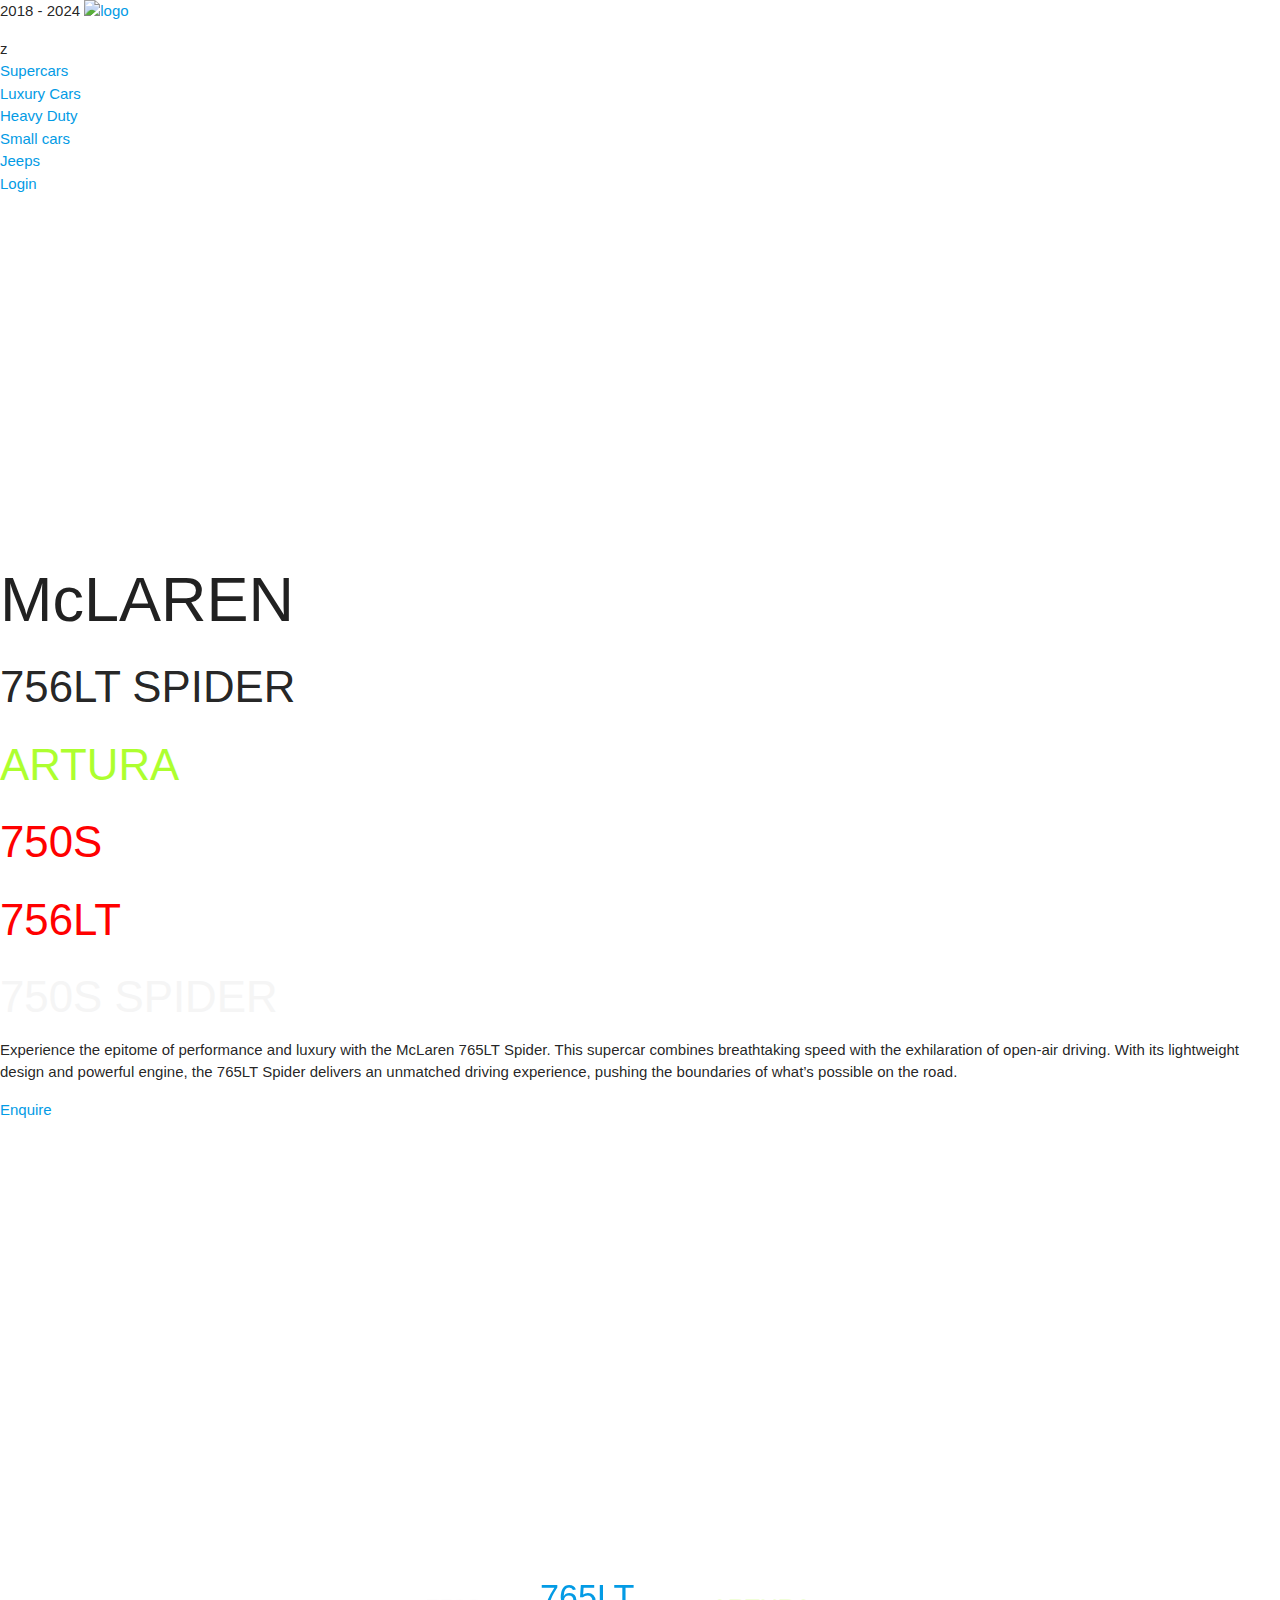
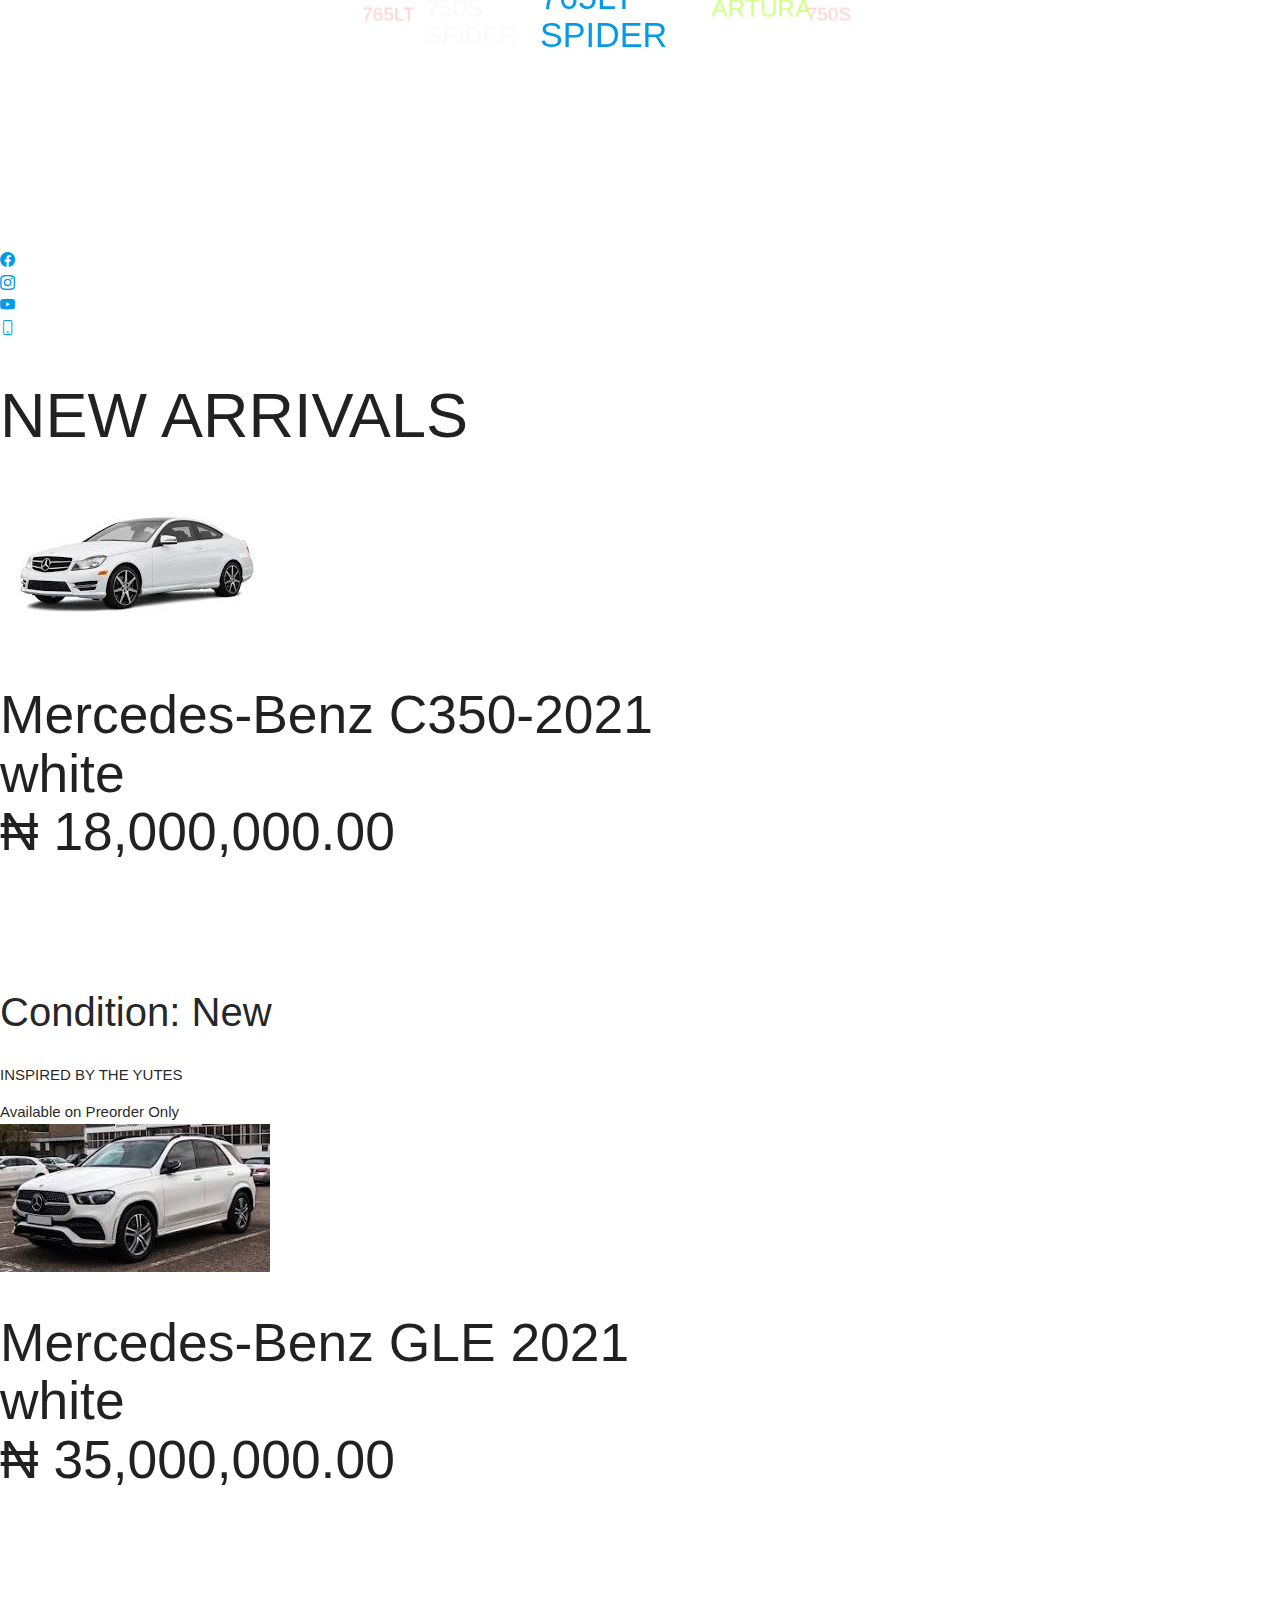
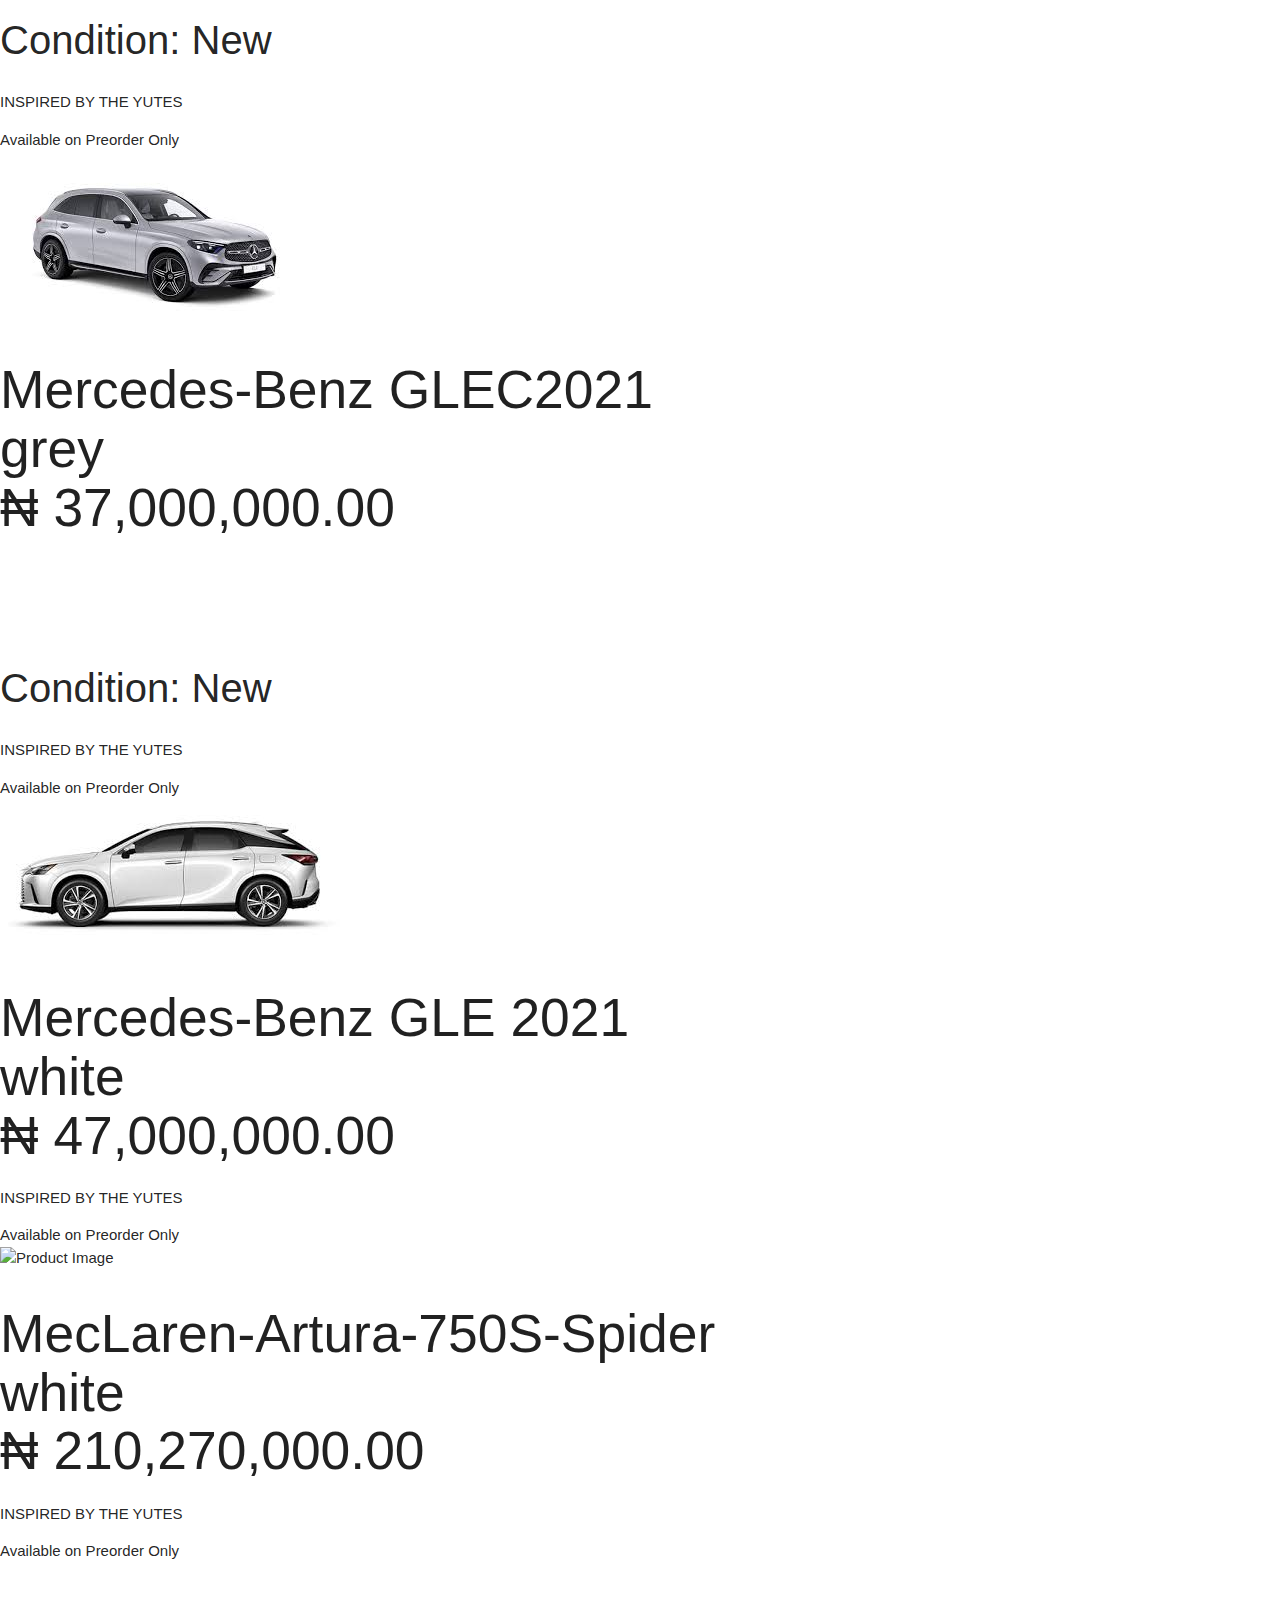
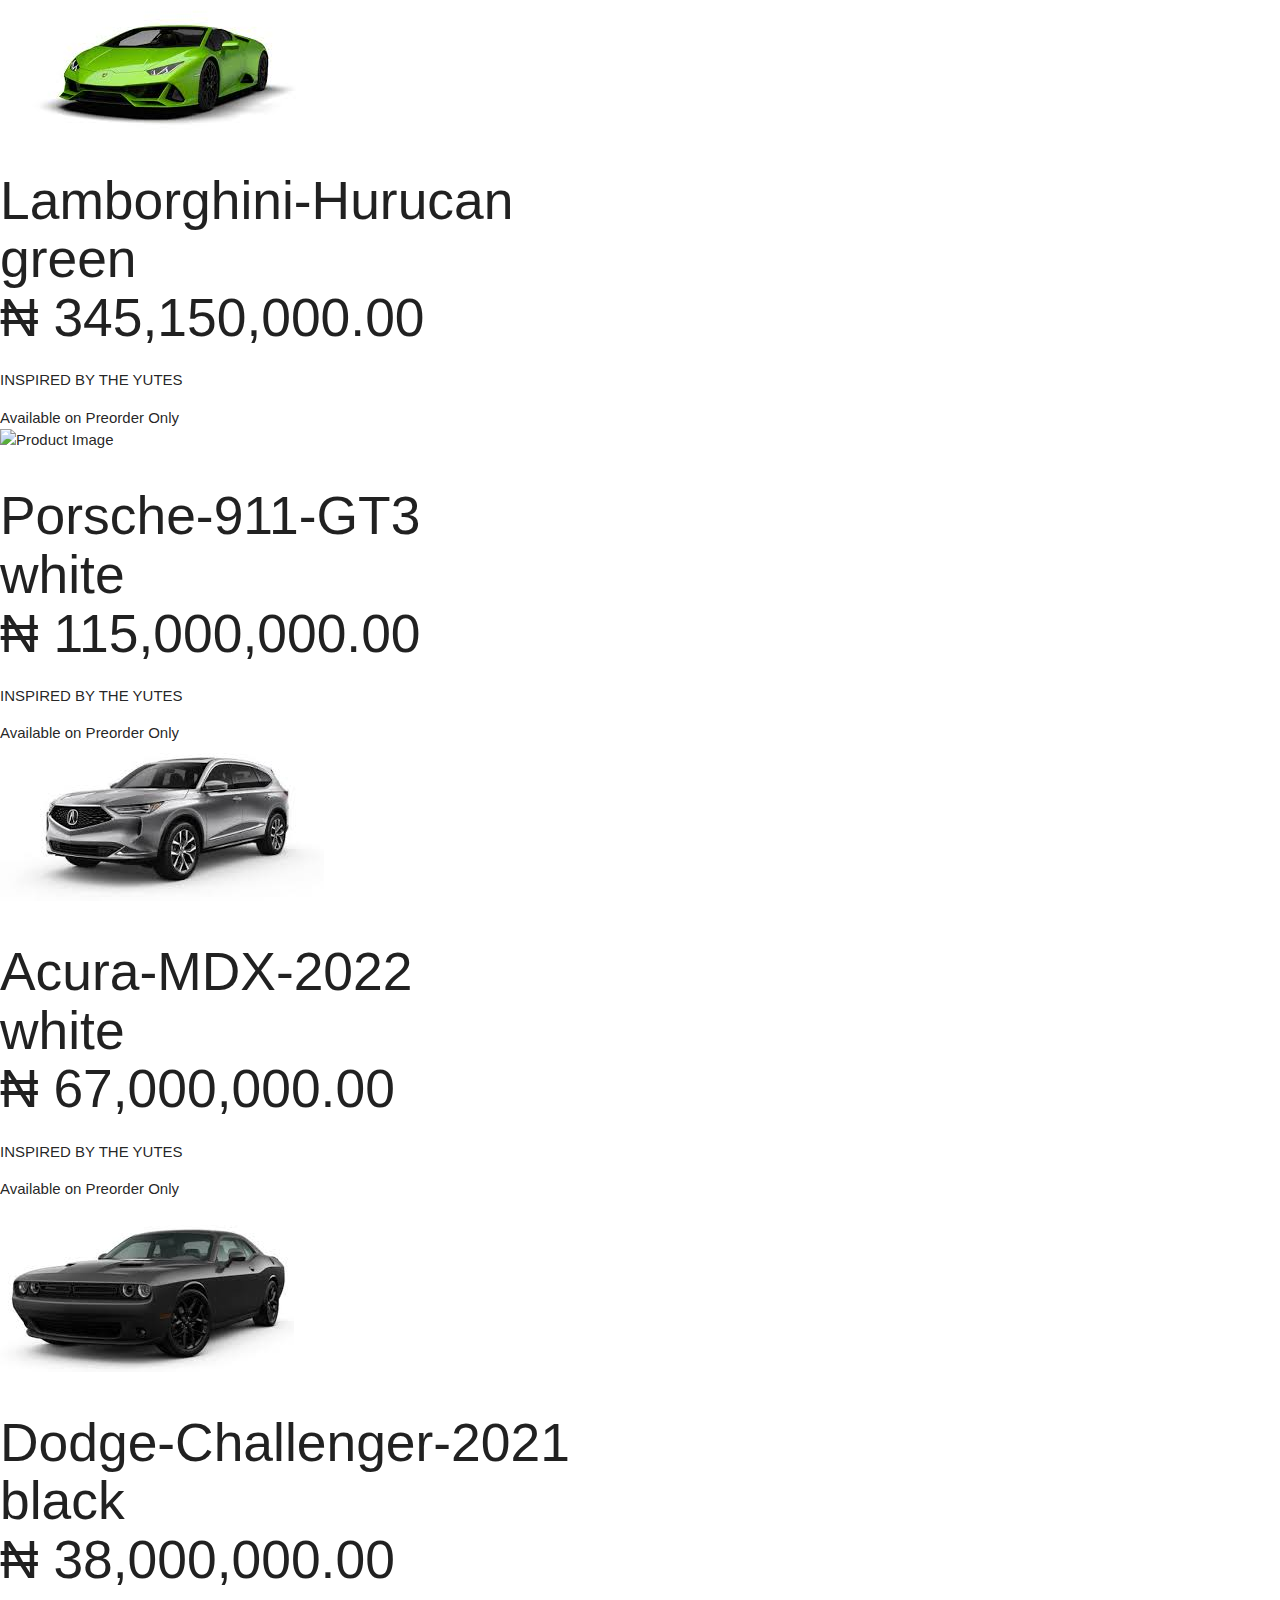
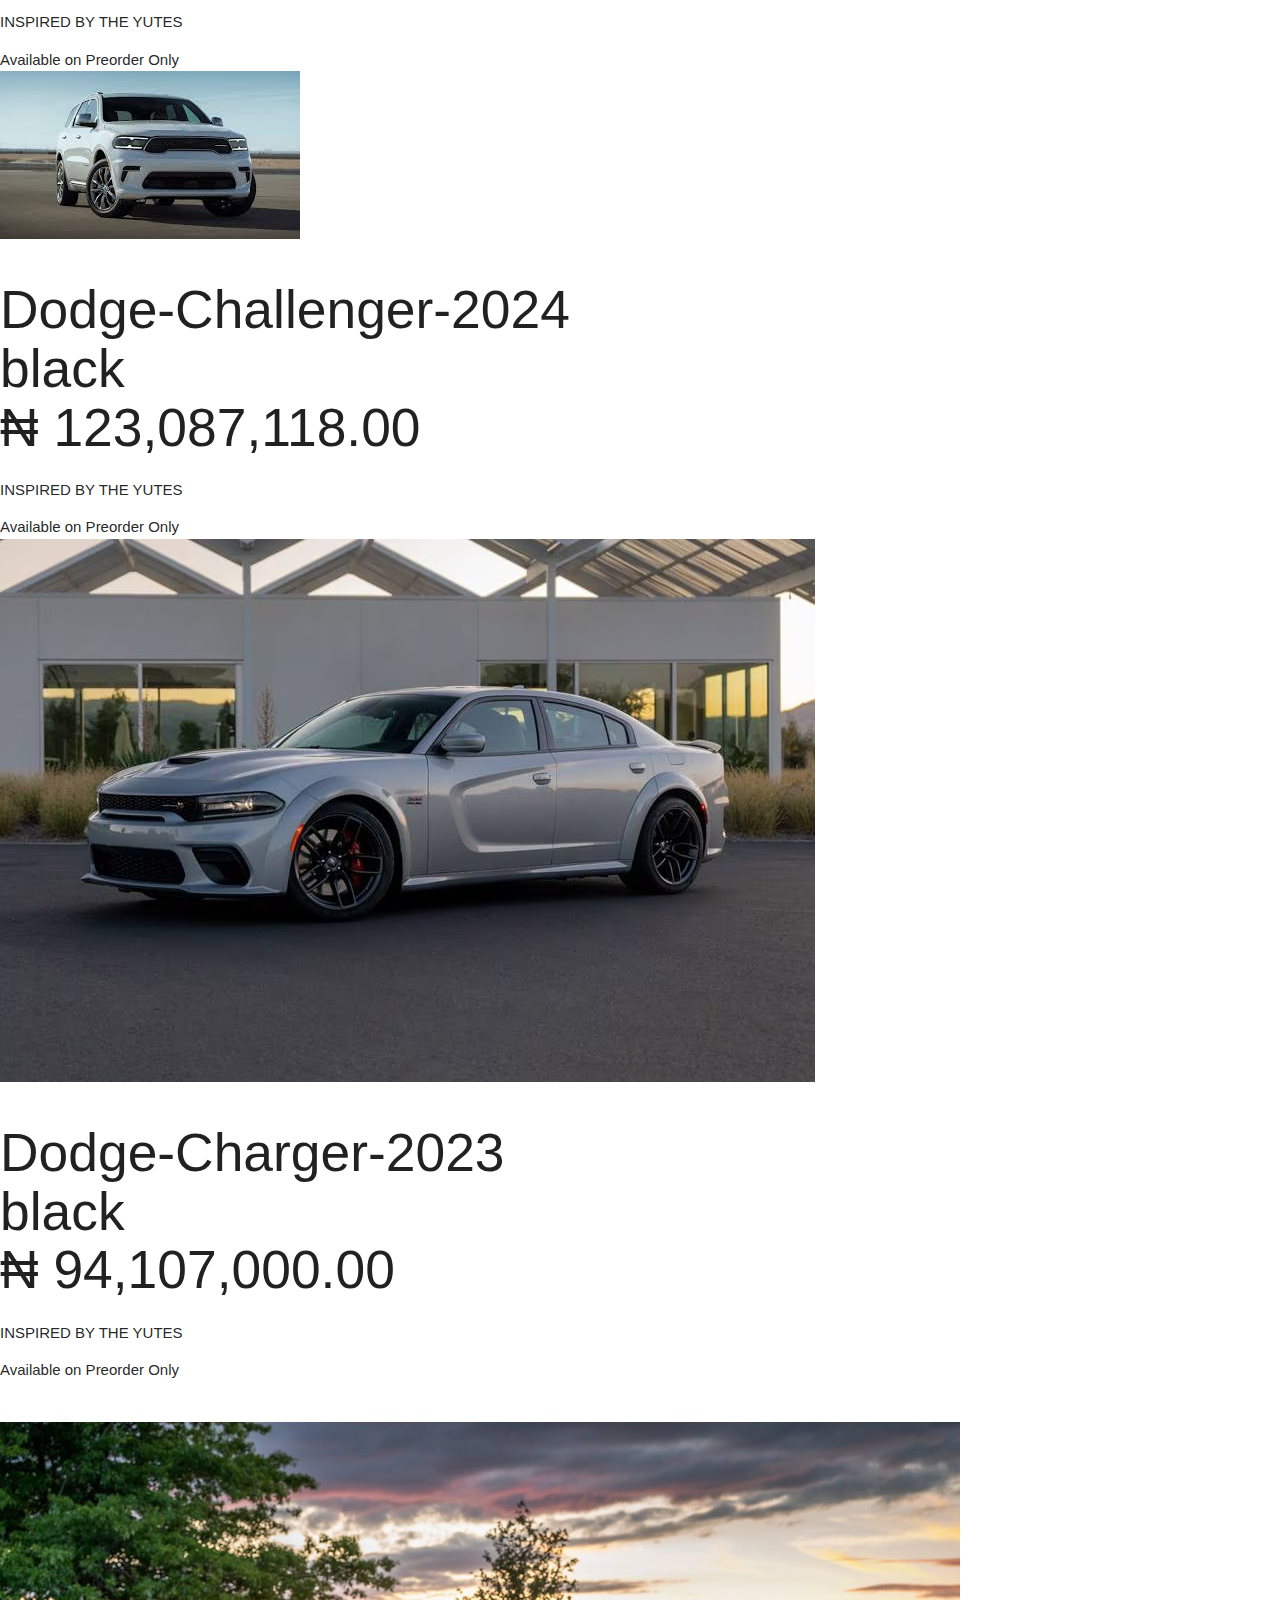
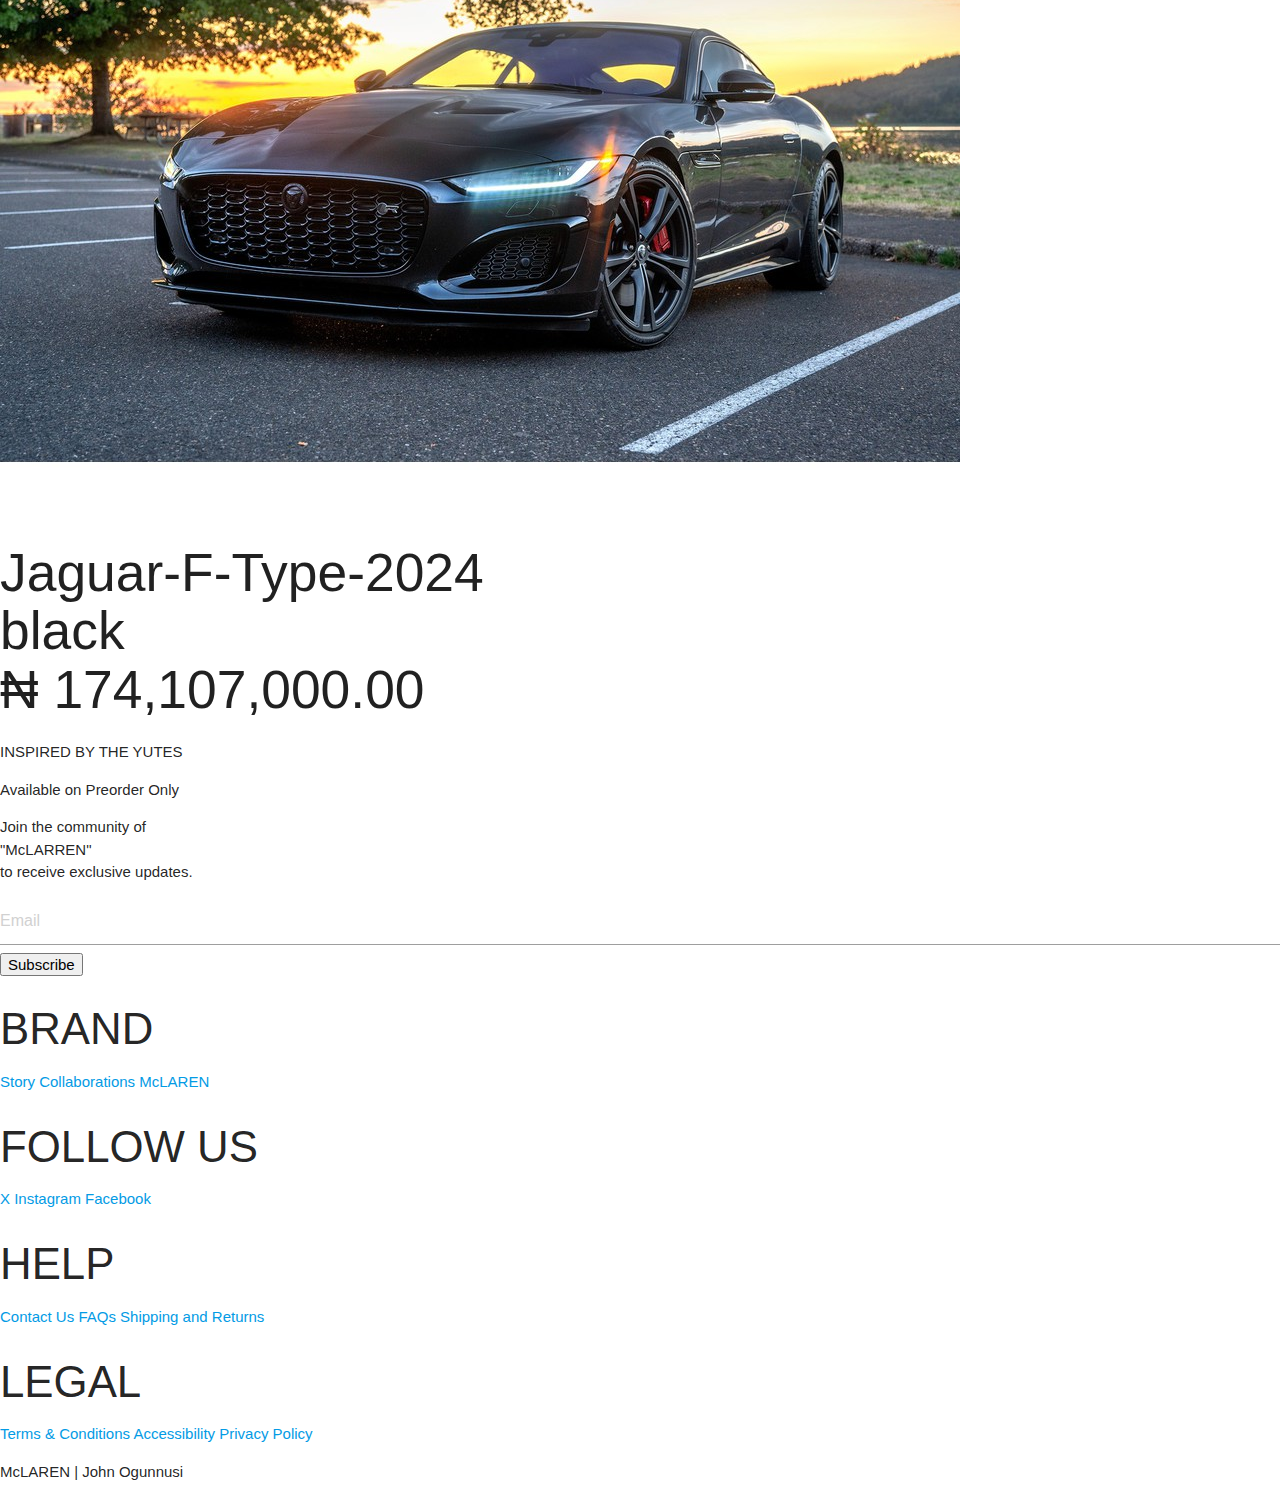
==== index.html @ 176f5929 "Add files via upload" ====
<!DOCTYPE html>
<html lang="en">
<head>
    <meta charset="UTF-8">
    <meta name="viewport" content="width=device-width, initial-scale=1.0">
    <title>McLAREN</title>
    <link rel="stylesheet" href="https://cdn.jsdelivr.net/npm/bootstrap-icons@1.11.3/font/bootstrap-icons.min.css">
    <link rel="stylesheet" href="https://cdnjs.cloudflare.com/ajax/libs/materialize/1.0.0/css/materialize.min.css">

    <link rel="stylesheet" href="styles.css">
</head>
<body>
    
    <header>
        <span class="year">2018 - 2024</span>
        <a href="index.html" class="logo"><img src="logo.png" alt="logo"></a>
        <a href="#" class="menu" onclick="toggleMenu();"></a>
    </header>

    <div class="banner">

        <ul class="nav">z
            
            <li><a href="#">Supercars</a></li>
            <li><a href="car.html">Luxury Cars</a></li>
            <li><a href="#">Heavy Duty</a></li>
            <li><a href="#">Small cars</a></li>
            <li><a href="#">Jeeps</a></li>
            <li><a href="login.html">Login</a></li>
            
        </ul>

        <div class="bg-video-list">

            <video 
            class="bg-video mclaren-1 active" 
            src="mclaren-1.mp4"
            autoplay
            loop
            muted
            ></video>

            <video 
            class="bg-video mclaren-2 " 
            src="mclaren-2.mp4"
            autoplay
            loop
            muted
            ></video>

            <video 
            class="bg-video mclaren-3 " 
            src="mclaren-3.mp4"
            autoplay
            loop
            muted
            ></video>

            <video 
            class="bg-video mclaren-4 " 
            src="mclaren-4.mp4"
            autoplay
            loop
            muted
            ></video>

            <video 
            class="bg-video mclaren-5 " 
            src="mclaren-5.mp4"
            autoplay
            loop
            muted
            ></video>
        </div>

        <div class="content">

            <h1>McLAREN</h1>

            <h3 class="model mclaren-1 active">756LT SPIDER</h3>
            <h3 class="model mclaren-2" style="color: greenyellow;">ARTURA</h3>
            <h3 class="model mclaren-3" style="color: red;">750S</h3>
            <h3 class="model mclaren-4" style="color: red;">756LT</h3>
            <h3 class="model mclaren-5" style="color: whitesmoke;">750S SPIDER</h3>

            <p>Experience the epitome of performance and luxury with the McLaren 
                765LT Spider. This supercar combines breathtaking speed with the 
                exhilaration of open-air driving. With its lightweight design and 
                powerful engine, the 765LT Spider delivers an unmatched driving 
                experience, pushing the boundaries of what’s possible on the road.
            </p>
                

               <a href="#">Enquire</a>

        </div>

        <div class="screen">
            <div class="shadow">
                <div>
                    <span style="--i:0">
                        <!--Insert th screen video-->
                        <video 
                        class="trailer mclaren-1 screen-video active" 
                        src="mclaren-1.mp4"
                        autoplay
                        loop
                        muted
                        ></video>
                        <video 
                        class="trailer mclaren-2 screen-video" 
                        src="mclaren-2.mp4"
                        autoplay
                        loop
                        muted
                        ></video>
                        <video 
                        class="trailer mclaren-3 screen-video" 
                        src="mclaren-3.mp4"
                        autoplay
                        loop
                        muted
                        ></video>
                        <video 
                        class="trailer mclaren-4 screen-video" 
                        src="mclaren-4.mp4"
                        autoplay
                        loop
                        muted
                        ></video>
                        <video 
                        class="trailer mclaren-5 screen-video" 
                        src="mclaren-5.mp4"
                        autoplay
                        loop
                        muted
                        ></video>
                    </span>
                    
                    <span style="--i:1">
                        <video 
                        class="screen-video"
                        src="trailer-1.mp4"
                        autoplay
                        loop
                        muted
                        ></video>
                    </span>
                    <span style="--i:2">
                        <video 
                        class="screen-video"
                        src="trailer-2.mp4"
                        autoplay
                        loop
                        muted
                        ></video>
                    </span>
                    <span style="--i:3">
                        <video 
                        class="screen-video"
                        src="trailer-3.mp4"
                        autoplay
                        loop
                        muted
                        ></video>
                    </span>
                </div>
            </div>
        </div>

        <div class="gallery">
            <div class="carousel">
                <a class="carousel-item" href="#" onclick="changeVideo('mclaren-1');">
                    <img src="mclaren-1.jpg" alt="">
                    <h4>765LT SPIDER</h4>
                </a>
                <a class="carousel-item" href="#" onclick="changeVideo('mclaren-2');">
                    <img src="mclaren-2.jpg" alt="">
                    <h4 style="color: greenyellow;">ARTURA</h4>
                </a>
                <a class="carousel-item" href="#" onclick="changeVideo('mclaren-3');">
                    <img src="mclaren-3.jpeg" alt="">
                    <h4 style="color: red;">750S</h4>
                </a>
                <a class="carousel-item" href="#" onclick="changeVideo('mclaren-4');">
                    <img src="mclaren-4.jpeg" alt="">
                    <h4 style="color: red;">765LT</h4>
                </a>
                <a class="carousel-item" href="#" onclick="changeVideo('mclaren-5');">
                    <img src="mclaren-5.jpeg" alt="">
                    <h4 style="color: whitesmoke;">750S SPIDER</h4>
                </a>
            </div>
        </div>
    </div>

        <ul class="sci">
            <li><a href="#"><i class="bi bi-facebook"></i></a></li>
            <li><a href="#"><i class="bi bi-instagram"></i></a></li>
            <li><a href="#"><i class="bi bi-youtube"></i></a></li>
            <li><a href="#"><i class="bi bi-phone"></i></a></li>
        </ul>

        <section class="new-arrivals">
            <h1>NEW ARRIVALS</h1>
            <p></p>
            <div class="product-list">
                <div class="product-card">
                    <img src="benz350.jpeg" alt="Product Image">
                    <div class="product-info">
                        <h2>Mercedes-Benz C350-2021 <br>
                            white <br>
                            ₦ 18,000,000.00 <br>
                            <br> <br>
                            <small>Condition: New</small>
                        </h2>
                        <p>INSPIRED BY THE YUTES</p>
                    </div>
                    <div class="wishlist">
                        <i class="fa-regular fa-heart wishlist-icon"></i>
                    </div>
                   <span class="preorder">Available on Preorder Only</span>
                </div> 
                <div class="product-card">
                    <img src="benzgle.jpeg" alt="Product Image">
                    <div class="product-info">
                        <h2>Mercedes-Benz GLE 2021<br>
                            white <br>
                            ₦ 35,000,000.00
                            <br>
                            <br> <br>
                            <small>Condition: New</small></h2>
                        <p>INSPIRED BY THE YUTES</p>
                    </div>
                    <div class="wishlist">
                        <i class="fa-regular fa-heart wishlist-icon"></i>
                    </div>
                    
                   <span class="preorder">Available on Preorder Only</span>
                </div> 
               
                
               
                <div class="product-card">
                    <img src="benzglc.jpeg" alt="Product Image">
                    <div class="product-info">
                        <h2>Mercedes-Benz GLEC2021<br>
                            grey <br>
                            ₦ 37,000,000.00
                            <br>
                            <br> <br>
                            <small>Condition: New</small>
                        </h2>
                        <p>INSPIRED BY THE YUTES</p>
                    </div>
                    <div class="wishlist">
                        <i class="fa-regular fa-heart wishlist-icon"></i>
                    </div>
                    
                   <span class="preorder">Available on Preorder Only</span>
                </div> 
                
                <div class="product-card">
                    <img src="lexu rx 350.jpeg" alt="Product Image">
                    <div class="product-info">
                        <h2>Mercedes-Benz GLE 2021<br>
                            white <br>
                            ₦ 47,000,000.00</h2>
                        <p>INSPIRED BY THE YUTES</p>
                    </div>
                    <div class="wishlist">
                        <i class="fa-regular fa-heart wishlist-icon"></i>
                    </div>
                    
                   <span class="preorder">Available on Preorder Only</span>
                </div> 
                
                <div class="product-card">
                    <img src="mc laren artura.jpeg" alt="Product Image">
                    <div class="product-info">
                        <h2>MecLaren-Artura-750S-Spider<br>
                            white <br>
                            ₦ 210,270,000.00</h2>
                        <p>INSPIRED BY THE YUTES</p>
                    </div>
                    <div class="wishlist">
                        <i class="fa-regular fa-heart wishlist-icon"></i>
                    </div>
                    
                   <span class="preorder">Available on Preorder Only</span>
                </div> 

                <div class="product-card">
                    <img src="lamborghini hurucan.jpeg" alt="Product Image">
                    <div class="product-info">
                        <h2>Lamborghini-Hurucan<br>
                            green <br>
                            ₦ 345,150,000.00</h2>
                        <p>INSPIRED BY THE YUTES</p>
                    </div>
                    <div class="wishlist">
                        <i class="fa-regular fa-heart wishlist-icon"></i>
                    </div>
                    
                   <span class="preorder">Available on Preorder Only</span>
                </div> 

                <div class="product-card">
                    <img src="porshe 911 gt3.jpeg" alt="Product Image">
                    <div class="product-info">
                        <h2>Porsche-911-GT3<br>
                            white <br>
                            ₦ 115,000,000.00</h2>
                        <p>INSPIRED BY THE YUTES</p>
                    </div>
                    <div class="wishlist">
                        <i class="fa-regular fa-heart wishlist-icon"></i>
                    </div>
                    
                   <span class="preorder">Available on Preorder Only</span>
                </div> 

                <div class="product-card">
                    <img src="acuramdxbaltimore.jpeg" alt="Product Image">
                    <div class="product-info">
                        <h2>Acura-MDX-2022<br>
                            white <br>
                            ₦ 67,000,000.00</h2>
                        <p>INSPIRED BY THE YUTES</p>
                    </div>
                    <div class="wishlist">
                        <i class="fa-regular fa-heart wishlist-icon"></i>
                    </div>
                    
                   <span class="preorder">Available on Preorder Only</span>
                </div>
                
                <div class="product-card">
                    <img src="dodge.jpeg" alt="Product Image">
                    <div class="product-info">
                        <h2>Dodge-Challenger-2021<br>
                            black <br>
                            ₦ 38,000,000.00</h2>
                        <p>INSPIRED BY THE YUTES</p>
                    </div>
                    <div class="wishlist">
                        <i class="fa-regular fa-heart wishlist-icon"></i>
                    </div>
                    
                   <span class="preorder">Available on Preorder Only</span>
                </div>

                <div class="product-card">
                    <img src="dodge durango 2024.jpeg" alt="Product Image">
                    <div class="product-info">
                        <h2>Dodge-Challenger-2024<br>
                            black <br>
                            ₦ 123,087,118.00</h2>
                        <p>INSPIRED BY THE YUTES</p>
                    </div>
                    <div class="wishlist">
                        <i class="fa-regular fa-heart wishlist-icon"></i>
                    </div>
                    
                   <span class="preorder">Available on Preorder Only</span>
                </div>

                <div class="product-card">
                    <img src="dodge charger.avif" alt="Product Image">
                    <div class="product-info">
                        <h2>Dodge-Charger-2023<br>
                            black <br>
                            ₦ 94,107,000.00</h2>
                        <p>INSPIRED BY THE YUTES</p>
                    </div>
                    <div class="wishlist">
                        <i class="fa-regular fa-heart wishlist-icon"></i>
                    </div>
                    
                   <span class="preorder">Available on Preorder Only</span>
                </div>

                <div class="product-card">
                    <img src="2024_Jaguar_F-Type_Angular_Front_1.jpg" alt="Product Image">
                    <div class="product-info">
                        <h2>Jaguar-F-Type-2024<br>
                            black <br>
                            ₦ 174,107,000.00</h2>
                        <p>INSPIRED BY THE YUTES</p>
                    </div>
                    <div class="wishlist">
                        <i class="fa-regular fa-heart wishlist-icon"></i>
                    </div>
                    
                   <span class="preorder">Available on Preorder Only</span>
                </div>

                
            </div>
        </section>

        <footer class="footer">
            <div class="footer-subscribe">
                <p>Join the community of <br> "McLARREN" <br> to receive exclusive updates.</p>
                <form>
                    <input type="email" placeholder="Email">
                    <button type="submit">Subscribe</button>
                </form>
            </div>
            <div class="footer-links">
                <div class="footer-column">
                    <h3>BRAND</h3>
                    <a href="story.html">Story</a>
                    <a href="#">Collaborations</a>
                    <a href="#">McLAREN</a>
                </div>
                <div class="footer-column">
                    <h3>FOLLOW US</h3>
                    <a href="#"><i class="fa-brands fa-square-threads"></i>      X</a>
                    <a href="#"><i class="fa-brands fa-instagram"></i>      Instagram</a>
                    <a href="#"><i class="fa-brands fa-facebook"></i>      Facebook</a>
                </div>
                <div class="footer-column">
                    <h3>HELP</h3>
                    <a href="contactus.html">Contact Us</a>
                    <a href="FAQpage.html">FAQs</a>
                    <a href="shipping.html">Shipping and Returns</a>
                </div>
                <div class="footer-column">
                    <h3>LEGAL</h3>
                    <a href="termsandcondition.html">Terms & Conditions</a>
                    <a href="accessibilitypage.html">Accessibility</a>
                    <a href="privacypolicy.html">Privacy Policy</a>
                </div>
            </div>
            <div class="footer-bottom">
                <p>McLAREN | John Ogunnusi</p>
            </div>
        </footer>

    <script src="https://code.jquery.com/jquery-3.7.1.js"></script>
    <script src="https://cdnjs.cloudflare.com/ajax/libs/materialize/1.0.0/js/materialize.min.js"></script>
    <script src="script.js"></script>
    <script type="text/javascript">
        $(document).ready(function(){
         $('.carousel').carousel();
        });
    </script>
       
</body>
</html>
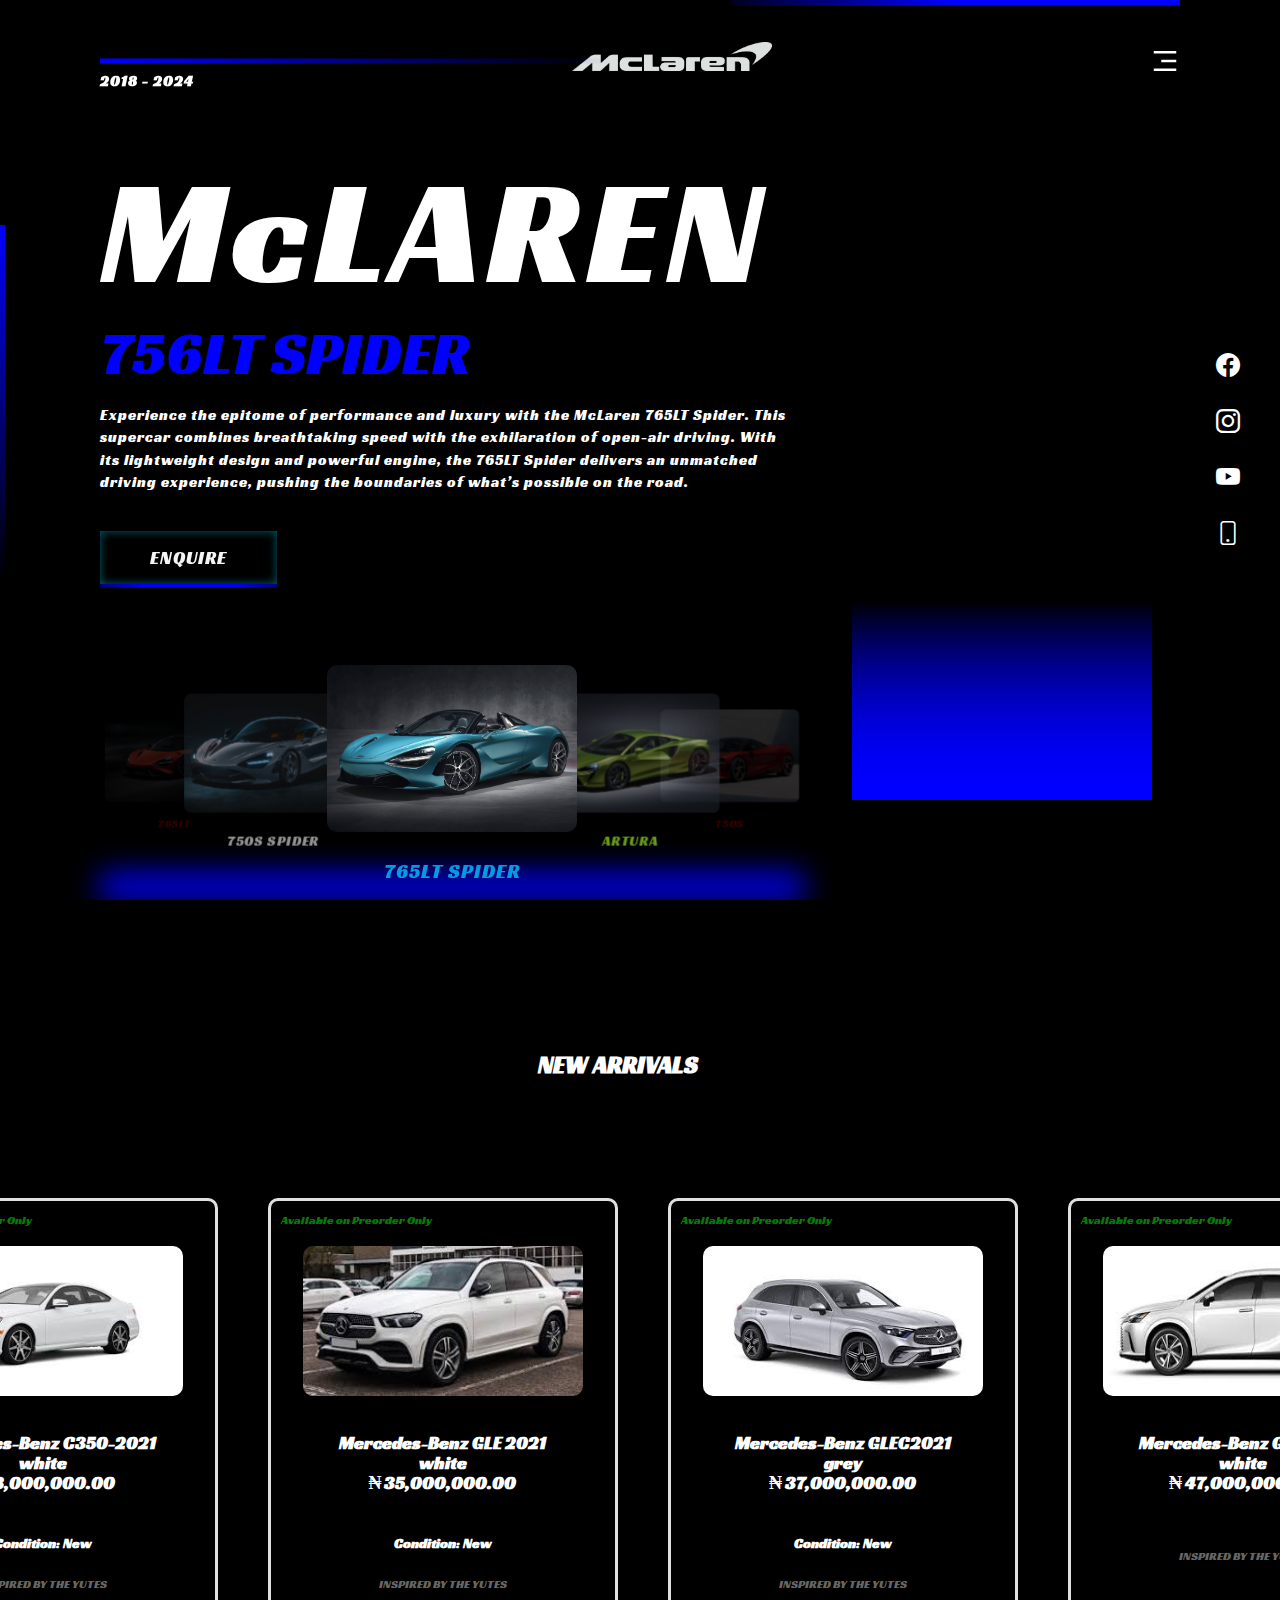
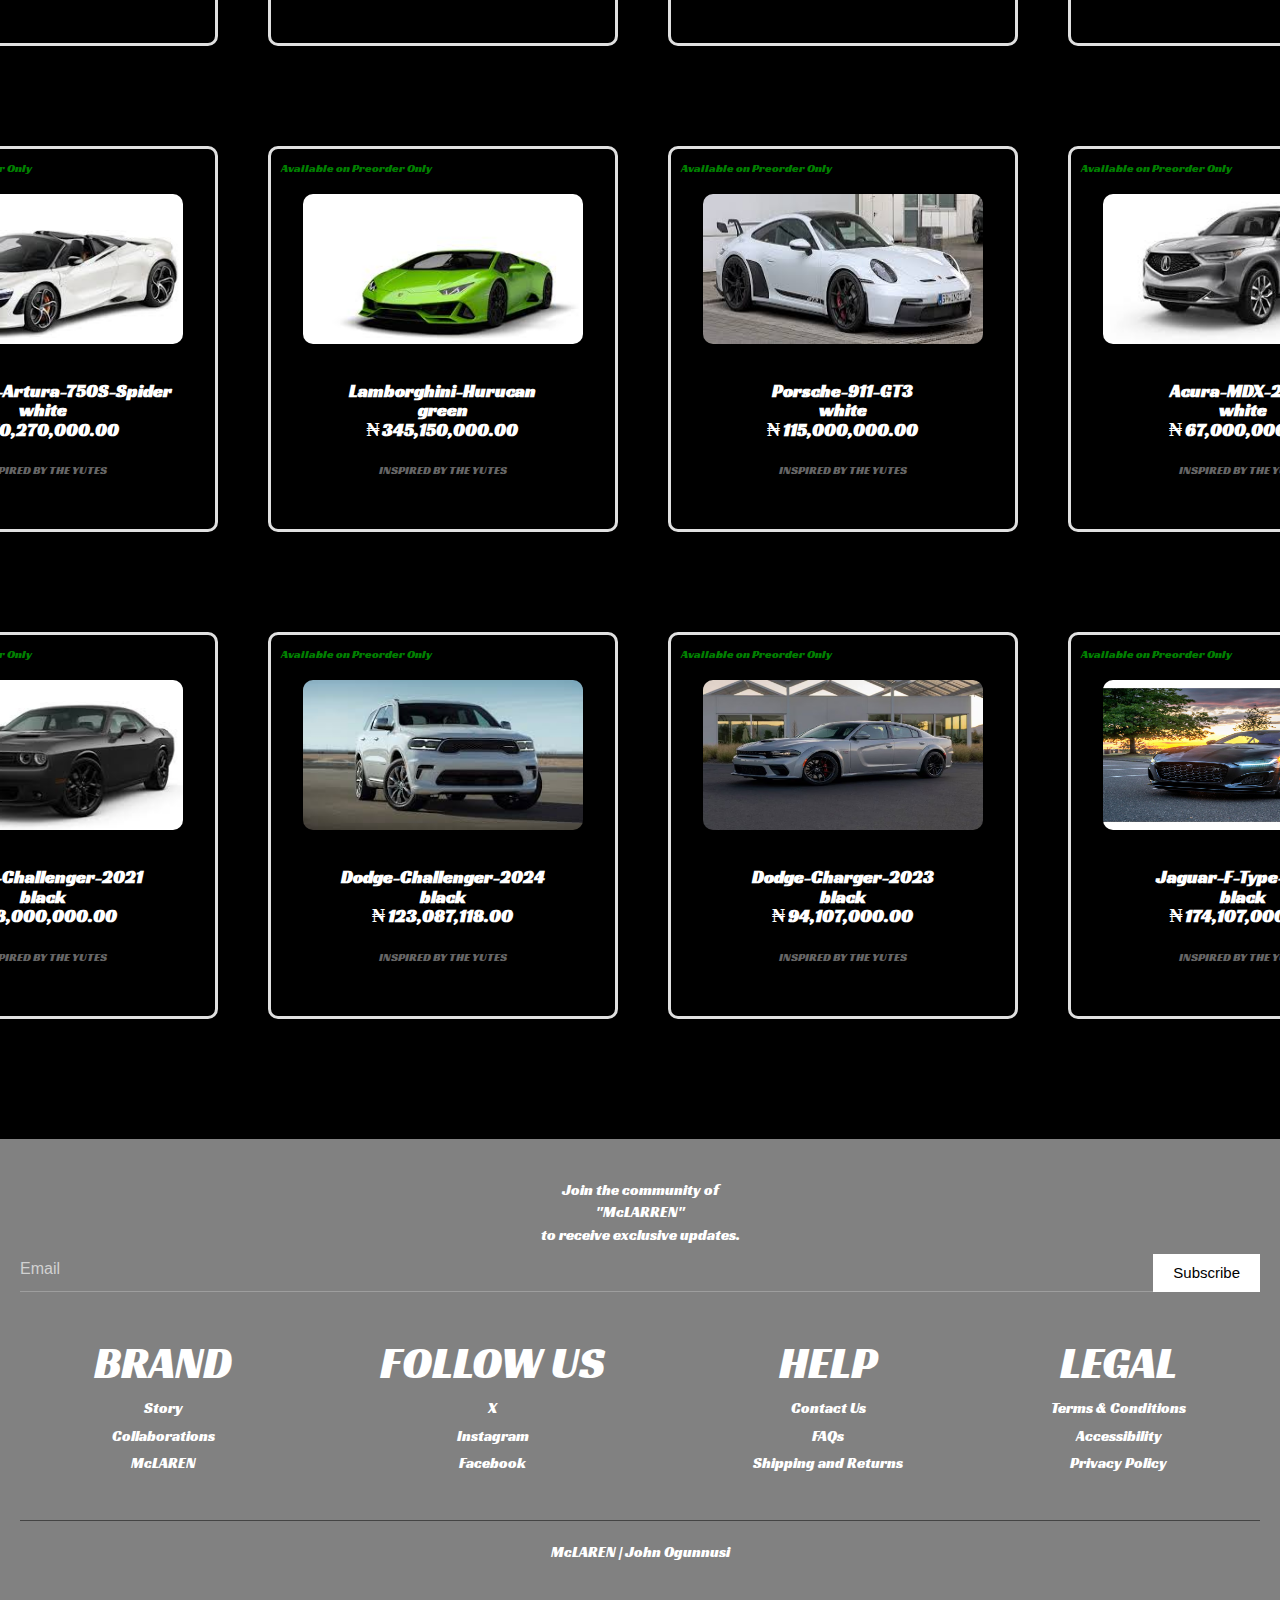
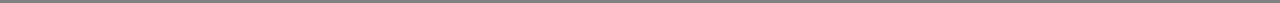
==== commit f99898ad: "Update index.html" ====
--- a/index.html
+++ b/index.html
@@ -19,7 +19,7 @@
 
     <div class="banner">
 
-        <ul class="nav">z
+        <ul class="nav">
             
             <li><a href="#">Supercars</a></li>
             <li><a href="car.html">Luxury Cars</a></li>
@@ -448,4 +448,4 @@
     </script>
        
 </body>
-</html>+</html>
--- a/styles.css
+++ b/styles.css
@@ -0,0 +1,1400 @@
+@import url('https://fonts.googleapis.com/css2?family=Racing+Sans+One&display=swap');
+
+*{
+    margin: 0;
+    padding: 0;
+    box-sizing: border-box;
+}
+
+:root{
+    --primary: blue;
+}
+
+body{
+    background-color: rgb(0, 0, 0);
+    font-family: 'Racing Sans One', cursive;
+
+}
+
+header{
+    position: absolute;
+    top: 0;
+    left: 0;
+    width: 100%;
+    display: flex;
+    justify-content: space-between;
+    align-items: center;
+    padding: 30px 100px;
+    z-index: 1000;
+} 
+
+header::after{
+    position: absolute;
+    content: '';
+    top: 50%;
+    transform: translateY(-50%);
+    left: 100px;
+    height: 5px;
+    width: 40%;
+    background: linear-gradient(90deg, var(--primary), transparent);
+}
+
+.logo{
+    font-size: 30px;
+    color: white;
+}
+.logo img{
+    max-width: 200px;
+    filter: invert(1);
+}
+
+header .year{
+    font-family: 'Racing Sans One', cursive;
+    font-size: 1em;
+    color: white;
+    letter-spacing: 1px;
+    font-weight: 800;
+    margin-top: 40px;
+}
+
+header .menu{
+    position: relative;
+    height: 30px;
+    width: 30px;
+    background: url(./menu-3-fill.png) no-repeat;
+    background-size: 30px;
+    background-position: center;
+    filter: invert(1);
+    cursor: pointer;
+}
+
+header .menu.active{
+    position: relative;
+    height: 30px;
+    width: 30px;
+    background: url(./close-line.png) no-repeat;
+    background-size: 35px;
+    background-position: center;
+    filter: invert(1);
+    cursor: pointer;
+} 
+
+/*  Navigation */
+
+.nav{
+    z-index: 200;
+    position: absolute;
+    right: 100px;
+    top: 0;
+    width: 35%;
+    height: 5px;
+    border-bottom: 5px solid;
+    border-image: linear-gradient(
+        90deg, 
+        transparent, 
+        var(--primary), 
+        var(--primary)
+        )
+        30;
+        background: transparent;
+        box-shadow: 0 0 40px rgba(0, 0, 0, 0.5);
+        backdrop-filter: blur(20px);
+        display: flex;
+        justify-content: center;
+        align-items: center;
+        transition: 1s;
+        transform-origin: right;
+}
+
+.nav.active{
+    top: 100px;
+    width: 40%;
+    height: 100px;
+    border-top: 5px solid;
+    border-bottom: none;
+    border-image: linear-gradient(
+        90deg, 
+        transparent, 
+        var(--primary), 
+        var(--primary),
+        transparent
+        )
+        30;
+}
+
+.nav li{
+    opacity: 0;
+    list-style: none;
+    position: relative;
+    visibility: hidden;
+    transform: translateY(-100px);
+    transition: 0.5s;
+}
+
+.nav.active li{
+    transform: translateY(0);
+    visibility: visible;
+    opacity: 1;
+}
+
+.nav li a{
+    text-decoration: none;
+    display: inline-flex;
+    align-items: center;
+    justify-content: center;
+    text-transform: uppercase;
+    color: whitesmoke;
+    font-weight: 200;
+    letter-spacing: 1px;
+    padding: 8px 20px;
+    transition: 0.2s;
+    cursor: pointer;
+}
+
+.nav li a:hover{
+    box-shadow: inset 0 0 20px rgb(0, 194, 222, 0.5);
+}
+
+/* Banner */
+
+.banner{
+    position: relative;
+    width: 100%;
+    min-height: 100vh;
+    padding: 0 100px;
+    display: flex;
+    justify-content: flex-start;
+    align-items: center;
+    transition: 0.5s;
+    overflow: hidden;
+}
+
+.banner::after{
+    position: absolute;
+    content: '';
+    top: 0;
+    left: 0;
+    right: 0;
+    bottom: 0;
+    width: 100%;
+    height: 100%;
+    background: radial-gradient(
+        rgba(0, 0, 0, 0.1),
+        rgba(0, 0, 0, 0.3),
+        rgba(0, 0, 0, 0.6),
+        rgba(0, 0, 0, 0.9)
+        );
+}
+
+.banner::before{
+    position: absolute;
+    content: '';
+    top: 25%;
+    left: 0;
+    width: 5px;
+    height: 40%;
+    background: linear-gradient(var(--primary), transparent);
+    z-index: 100;
+}
+
+/* Background Video */
+
+.banner .bg-video{
+    display: none;
+    position: absolute;
+    content: '';
+    top: 0;
+    left: 0;
+    width: 100%;
+    height: 100%;
+    object-fit: cover;
+    object-position: center;
+}
+
+.banner .bg-video.active{
+    display: block;
+}
+
+/* Banner Content*/
+
+.banner .content{
+    position: relative;
+    max-width: 700px;
+    padding-bottom: 200px;
+    z-index: 100;
+}
+
+.banner .content h1{
+    font-family: 'Racing Sans One', cursive;
+    font-size: 10em;
+    color: white;
+    font-weight: 500;
+    line-height: 0.8em;
+    letter-spacing: 5px;
+}
+
+.banner .content .model{
+    font-size: 4em;
+    text-transform: uppercase;
+    color: var(--primary);
+    display: none;
+}
+
+.banner .content .model.active{
+    display: block;
+}
+
+.banner .content p{
+    color: white;
+    font-size: 200;
+    letter-spacing: 1px;
+    margin-bottom: 50px;
+}
+
+.banner .content a{
+    position: relative;
+    width: 200px;
+    color: whitesmoke;
+    text-decoration: none;
+    padding: 15px 50px;
+    background: transparent;
+    border-bottom: 3px solid;
+    border-image: linear-gradient(
+        90deg, 
+        transparent, 
+        var(--primary), 
+        var(--primary),
+        transparent
+        )
+        30;
+    box-shadow: inset 0 0 10px rgb(0, 194, 222, 0.5);
+    backdrop-filter: blur(20px);
+    text-transform: uppercase;
+    font-size: 1.2em;
+    font-weight: 300;
+    letter-spacing: 1px;
+    transition: 0.5s;
+}
+
+.banner .content a:hover{
+    box-shadow: inset 0 0 50px rgb(0, 194, 222, 0.5);;
+}
+
+/* Screen*/
+
+.banner .screen {
+    position: absolute;
+    right: 10%;
+    bottom: 100px;
+    width: 300px;
+    height: 200px;
+    transform-style: preserve-3d;
+    animation: animate 30s linear infinite;
+    z-index: 100;
+}
+
+@keyframes animate {
+    0% {
+        transform: rotateX(-30deg) rotateY(0deg);
+    }
+    100% {
+        transform: rotateX(-30deg) rotateY(360deg);
+    }
+}
+
+.screen div {
+    position: absolute;
+    top: 0;
+    left: 0;
+    width: 100%;
+    height: 100%;
+    transform-style: preserve-3d;
+}
+
+.screen div span {
+    position: absolute;
+    top: 0;
+    left: 0;
+    width: 100%;
+    height: 100%;
+    overflow: hidden;
+    background: linear-gradient(transparent, var(--primary));
+    transform: rotateY(calc(90deg * var(--i))) translateZ(150px);
+    /* 300px / 2 = 150px */
+}
+
+.shadow {
+    position: absolute;
+    top: 0;
+    left: 0;
+    width: 300px;
+    height: 200px;
+    box-shadow: 0 0 10px rgba(0, 0, 0, 0.5); /* Add shadow effect */
+}
+
+/* Screen Video */
+.screen div span video {
+    position: absolute;
+    bottom: 0;
+    height: 75%;
+    width: 100%;
+    transition: 0.5s;
+    object-fit: cover;
+    object-position: center;
+}
+
+.trailer {
+    display: none;
+}
+
+.trailer.active {
+    display: block; /* Changed to display block to make the trailer visible */
+}
+
+/* Banner Gallery*/
+
+.banner .gallery{
+    position: absolute;
+    content: '';
+    left: 100px;
+    bottom: 0;
+    width: 55%;
+    height: 30%;
+    z-index: 100;
+    background-color: transparent;
+    box-shadow: 0px 10px 40px rgba(0, 0, 0, 0.5), 
+    0px -10px 40px rgba(0, 0, 0, 0.5);
+    backdrop-filter: blur(20px);
+    display: flex;
+    justify-content: center;
+    align-items: center;
+}
+
+.banner .gallery::before{
+    position: absolute;
+    content: '';
+    left: 0;
+    bottom: 0;
+    height: 10%;
+    width: 100%;
+    background: var(--primary);
+    filter: blur(15px);
+}
+
+.banner .gallery .carousel{
+    width: 100%;
+    height: 100%;
+}
+
+.carousel .carousel-item{
+    width: 250px;
+    cursor: pointer;
+}
+
+.carousel .carousel-item img{
+    border-radius: 10px;
+    object-fit: cover;
+    object-position: center;
+}
+
+.carousel .carousel-item h4{
+    text-align: center;
+    columns: var(--primary);
+    font-size: 1.3em;
+    font-weight: 300;
+    letter-spacing: 1px;
+}
+
+/* Social Icons*/
+
+.sci{
+    position: absolute;
+    top: 50%;
+    right: 40px;
+    transform: translateY(-50%);
+    display: flex;
+    flex-direction: column;
+    justify-content: center;
+    align-items: center;
+    gap: 20px;
+}
+
+.sci li{
+    list-style: none;
+}
+
+.sci li a {
+    text-decoration: none;
+    color: white;
+    font-size: 1.6em;
+    transition: 0.3s;
+}
+
+.sci li a:hover{
+    color: var(--primary);
+}
+
+.container {
+    display: flex;
+    height: 100vh;
+}
+
+/* Left Section Styles */
+.left {
+    flex: 1;
+    background-color: #000;
+    display: flex;
+    justify-content: center;
+    align-items: center;
+    color: #fff;
+    font-size: 24px;
+    animation: slide-in-left 1s ease-out;
+}
+
+.left .log-left {
+    position: relative;
+    width: 200px;
+    color: whitesmoke;
+    text-decoration: none;
+    padding: 15px 50px;
+    background: transparent;
+    border-bottom: 3px solid;
+    border-image: linear-gradient(
+        90deg, 
+        transparent, 
+        white,
+        green,
+        red,
+        gold,
+        blue,
+        green,
+        black,
+        transparent
+        )
+        30;
+    box-shadow: inset 0 0 10px green;
+    backdrop-filter: blur(20px);
+    text-transform: uppercase;
+    font-size: 1.2em;
+    font-weight: 300;
+    letter-spacing: 1px;
+    transition: 0.5s;
+}
+
+.left .log-left:hover{
+    box-shadow: inset 0 0 50px green;
+}
+
+/* Right Section Styles */
+.login-right {
+    flex: 1;
+    background: url('/mclaren-2.jpg') no-repeat center center;
+    background-size: cover;
+    display: flex;
+    justify-content: center;
+    align-items: center;
+    animation: fade-in 1s ease-out;
+}
+
+.right {
+    flex: 1;
+    background: url('/mclaren-1.jpg') no-repeat center center;
+    background-size: cover;
+    display: flex;
+    justify-content: center;
+    align-items: center;
+    animation: fade-in 1s ease-out;
+}
+
+/* Login Form Styles */
+.login-form {
+    background-color: rgba(255, 255, 255, 0.8);
+    padding: 40px;
+    border-radius: 10px;
+    display: flex;
+    flex-direction: column;
+    align-items: center;
+    animation: pop-in 0.5s ease-out;
+}
+
+.login-form a {
+    width: 270px;
+    color: red;
+}
+
+.login-form img {
+    width: 250px;
+    margin-bottom: 20px;
+    transition: transform 0.3s ease;
+}
+
+.login-form h2 {
+    margin-bottom: 20px;
+    font-size: 24px;
+    transition: color 0.3s ease;
+}
+
+.login-form input {
+    width: 100%;
+    padding: 10px;
+    margin: 10px 0;
+    border: 1px solid #ccc;
+    border-radius: 5px;
+}
+
+.phone-input-wrapper {
+    display: flex;
+    align-items: center;
+}
+.country-code {
+    padding: 10px;
+    border-right: none;
+}
+.phone-number {
+    flex: 1;
+    padding: 10px;
+    border: 1px solid #ccc;
+    border-left: none;
+}
+
+.login-form button {
+    width: 100%;
+    padding: 10px;
+    margin: 10px 0;
+    border: none;
+    border-radius: 5px;
+    background-color: #000;
+    color: #fff;
+    cursor: pointer;
+    transition: background-color 0.3s ease, transform 0.3s ease;
+}
+
+.login-form button[type="button"] {
+    background-color: #fff;
+    color: #000;
+    border: 1px solid #000;
+}
+
+.login-form button:hover {
+    background-color: #444;
+    transform: scale(1.05);
+}
+
+.login-form button[type="button"]:hover {
+    background-color: #f1f1f1;
+}
+
+.login-form h5 {
+    transition: color 0.3s ease;
+}
+
+.login-form h5:hover {
+    color: #ff0000;
+}
+
+@keyframes fade-in {
+    from { opacity: 0; }
+    to { opacity: 1; }
+}
+
+@keyframes slide-in-left {
+    from { transform: translateX(-150%); }
+    to { transform: translateX(0); }
+}
+
+@keyframes pop-in {
+    from { transform: scale(0); }
+    to { transform: scale(1); }
+}
+
+
+.left a{
+    color: white;
+    z-index: 100;    
+}
+
+.left a .button{
+    color: red;
+    font-size: 28px;
+    margin-top: 150px;
+    margin-left: -200px;
+}
+
+
+.container {
+    display: flex;
+    height: 100vh;
+}
+
+/* Left Section Styles */
+.left {
+    flex: 1;
+    display: flex;
+    position: relative;
+    justify-content: center;
+    align-items: center;
+    color: #fff;
+    font-size: 24px;
+}
+
+.left video {
+    position: absolute;
+    top: 0;
+    left: 0;
+    width: 100%;
+    height: 100%;
+    object-fit: cover;
+    z-index: 1;
+}
+
+.left h1{
+    z-index: 100;
+}
+.left a{
+    position: relative;
+    width: 200px;
+    color: whitesmoke;
+    text-decoration: none;
+    padding: 15px 50px;
+    margin
+    background: transparent;
+    border-bottom: 3px solid;
+    border-image: linear-gradient(
+        90deg, 
+        transparent, 
+        white,
+        red,
+        gold,
+        green,
+        blue,
+        black,
+        transparent
+        )
+        30;
+    box-shadow: inset 0 0 10px red;
+    backdrop-filter: blur(20px);
+    text-transform: uppercase;
+    font-size: 1.2em;
+    font-weight: 300;
+    letter-spacing: 1px;
+    transition: 0.5s;
+}
+
+.left a:hover{
+    box-shadow: inset 0 0 50px red;
+}
+
+
+/* Right Section Styles */
+.signup-right {
+    flex: 1;
+    background: url('/mclaren-4.jpeg') no-repeat center center;
+    background-size: cover;
+    display: flex;
+    justify-content: center;
+    align-items: center;
+}
+
+/* Signup Form Styles */
+.signup-form {
+    background-color: rgba(255, 255, 255, 0.8);
+    padding: 40px;
+    border-radius: 10px;
+    display: flex;
+    flex-direction: column;
+    align-items: center;
+}
+
+.signup-form img{
+    width: 250px;
+    margin-bottom: 20px;
+}
+
+.signup-form input {
+    width: 100%;
+    padding: 10px;
+    margin: 10px 0;
+    border: 1px solid #ccc;
+    border-radius: 5px;
+}
+
+.signup-form button {
+    width: 100%;
+    padding: 10px;
+    margin: 10px 0;
+    border: none;
+    border-radius: 5px;
+    background-color: #000;
+    color: #fff;
+    cursor: pointer;
+}
+
+.signup-form button:hover {
+    background-color: #444;
+}
+
+
+
+.password-container {
+    position: relative;
+    width: 100%;
+}
+
+.password-container input {
+    width: 100%;
+    padding-right: 40px; /* Add space for the icon */
+}
+
+.toggle-password {
+    position: absolute;
+    top: 50%;
+    right: 10px;
+    transform: translateY(-50%);
+    cursor: pointer;
+}
+
+
+.error-message {
+    color: red;
+    font-size: 14px;
+    margin-bottom: 10px;
+    display: none;
+}
+
+
+
+
+.alert-message {
+    display: none;
+    position: fixed;
+    top: 50%;
+    left: 50%;
+    transform: translate(-50%, -50%);
+    background-color: #000;
+    color: #fff;
+    padding: 20px;
+    border-radius: 10px;
+    text-align: center;
+    z-index: 1000;
+    opacity: 0;
+    animation: fadeIn 0.5s forwards;
+}
+
+@keyframes fadeIn {
+    from {
+        opacity: 0;
+    }
+    to {
+        opacity: 1;
+    }
+}
+
+
+
+
+
+
+
+
+@media (max-width:600px){
+    header{
+        padding: 20px 50px;
+        flex-direction: column;
+        flex-wrap: wrap;
+        justify-content: center;
+        gap: 5px;
+    }
+
+    header::after{
+        left: 50%;
+        transform: translate(-50%, -50%);
+        background: var(--primary);
+    }
+
+    .logo{
+        margin-top: 10px;
+    }
+
+    .nav{
+        right: 0;
+        width: 100%;
+    }
+
+    .nav.active{
+        right: 0;
+        top: 0;
+        width: 100vw;
+        height: 100vh;
+        display: flex;
+        flex-direction: column;
+        /*border: none;*/
+    }
+
+    .banner{
+        padding: 50px 30px 100px;
+    }
+
+    .banner .content{
+        position: relative;
+        padding: 50px 0 100px;
+    }
+
+    .banner .content h1{
+        font-size: 5em;
+    }
+
+    .banner .content .model{
+        font-size: 2em;
+    }
+
+    .banner .content a{
+        padding: 10px 40px;
+    }
+
+    .banner .screen{
+        display: none;
+    }
+
+    .banner .gallery{
+        width: 100%;
+        left: 0;
+    }
+
+    .sci{
+        right: 20px;
+    }
+
+
+
+}
+
+
+.new-arrivals {
+    text-align: center;
+    padding: 20px;
+    margin-top: 90px;
+    margin-right: 45px;
+}
+
+.new-arrivals h1 {
+    font-size: 24px;
+    color: white;
+    font-weight: bold;
+    margin-bottom: 10px;
+}
+
+.new-arrivals p {
+    font-size: 16px;
+    margin-bottom: 20px;
+    color: whitesmoke;
+}
+
+.product-list {
+    display: grid;
+    grid-template-columns: repeat(4, 1fr);
+    justify-content: center;
+}
+
+.product-card {
+    border: 3px solid #e0e0e0;
+    margin-left: 50px;
+    border-radius: 10px;
+    padding: 20px;
+    margin-left: 50px;
+    text-align: center;
+    position: relative;
+    width: 350px; /* Adjust width to fit within the grid column */
+    margin-top: 100px;
+}
+
+.product-card img {
+    width: 280px;
+    height: 150px;
+    margin-top: 25px;
+    margin-bottom: 10px;
+    border-radius: 10px;
+}
+
+.preorder {
+    position: absolute;
+    top: 10px;
+    left: 10px;
+    font-size: 12px;
+    color: green;
+}
+
+.product-info h2 {
+    font-size: 18px;
+    color: white;
+    font-weight: bold;
+    margin-top: 10px;
+}
+
+.product-info p {
+    font-size: 12px;
+    color: #666;
+}
+
+.wishlist {
+    position: absolute;
+    top: 10px;
+    right: 10px;
+}
+
+.wishlist img {
+    width: 20px;
+    height: 20px;
+}
+
+/* Responsive adjustments */
+@media (max-width: 768px) {
+    .product-list {
+        grid-template-columns: repeat(2, 1fr); /* 2 items per row on smaller screens */
+    }
+}
+
+@media (max-width: 480px) {
+    .product-list {
+        grid-template-columns: 1fr; /* 1 item per row on very small screens */
+    }
+}
+
+/* Footer styles */
+.footer {
+    background-color: rgba(255, 255, 255, 0.507);
+    color: #fff;
+    padding: 40px 20px;
+    text-align: center;
+    margin-top: 100px;
+}
+
+.footer-subscribe {
+    margin-bottom: 0px;
+}
+
+.footer-subscribe p {
+    margin: 0 0 0px;
+}
+
+.footer-subscribe form {
+    display: flex;
+    justify-content: center;
+    align-items: center;
+}
+
+.footer-subscribe input {
+    padding: 10px;
+    border: none;
+    margin-right: 10px;
+    width: 200px;
+}
+
+.footer-subscribe button {
+    padding: 10px 20px;
+    border: none;
+    background-color: #fff;
+    color: #000;
+    cursor: pointer;
+}
+
+.footer-links {
+    display: flex;
+    justify-content: space-around;
+    flex-wrap: wrap;
+    margin-bottom: 30px;
+}
+
+.footer-column {
+    margin: 10px;
+}
+
+.footer-column h3 {
+    margin-bottom: 10px;
+}
+
+.footer-column a {
+    color: #fff;
+    text-decoration: none;
+    display: block;
+    margin-bottom: 5px;
+}
+
+.footer-column a:hover {
+    text-decoration: underline;
+}
+
+.footer-bottom {
+    border-top: 1px solid #444;
+    padding-top: 20px;
+}
+
+.footer-bottom p {
+    margin: 0;
+}
+
+::-webkit-scrollbar{
+    width: 20px;
+}
+::-webkit-scrollbar-thumb{
+    background: linear-gradient(to top, blue, white, blue, white, blue, white, blue, white, blue);
+    
+}
+::-webkit-scrollbar-track{
+    background-color: blue;
+}
+
+
+
+
+.new-arrivals {
+    text-align: center;
+    padding: 20px;
+    margin-right: 45px;
+}
+
+.new-arrivals h1 {
+    font-size: 24px;
+    color: white;
+    font-weight: bold;
+    margin-bottom: 10px;
+}
+
+.new-arrivals p {
+    font-size: 16px;
+    margin-bottom: 20px;
+    color: whitesmoke;
+}
+
+.new-arrivals .back-link {
+    color: white;
+    font-size: 35px;
+    background: url(abst.jpg);
+    border-radius: 100px;
+}
+
+
+.product-list {
+    display: grid;
+    grid-template-columns: repeat(4, 1fr);
+    justify-content: center;
+}
+
+.product-card {
+    border: 3px solid #e0e0e0;
+    margin-left: 50px;
+    border-radius: 10px;
+    padding: 20px;
+    text-align: center;
+    position: relative;
+    width: 350px; /* Adjust width to fit within the grid column */
+
+}
+
+.product-card img {
+    width: 280px;
+    height: 150px;
+
+    margin-bottom: 10px;
+    border-radius: 10px;
+}
+
+.product-card:hover {
+    transition: 0.7s;
+    filter: grayscale(0);
+    transform: scale(1.05);
+}
+
+
+.add-to-cart {
+    display: none; /* Hides the button by default */
+    position: absolute;
+    bottom: 10px;
+    left: 50%;
+    transform: translateX(-50%);
+    padding: 10px 20px;
+    background-color: blue;
+    color: #fff;
+    border: none;
+    border-radius: 5px;
+    cursor: pointer;
+    font-size: 16px;
+    transition: background-color 0.3s;
+}
+
+.product-card:hover .add-to-cart {
+    display: block; /* Shows the button when the product card is hovered over */
+}
+
+.add-to-cart:hover {
+    background-color: rgba(0, 0, 255, 0.534);
+}
+
+.preorder {
+    position: absolute;
+    top: 10px;
+    left: 10px;
+    font-size: 12px;
+    color: green;
+}
+
+.product-info h2 {
+    font-size: 18px;
+    color: white;
+    font-weight: bold;
+    margin-top: 10px;
+}
+
+.product-info p {
+    font-size: 12px;
+    color: #666;
+}
+
+
+.product-info {
+    padding: 10px;
+    display: flex;
+    flex-direction: column;
+    justify-content: space-between;
+    height: calc(100% - 220px); /* Adjust to fit the card height */
+}
+
+.product-description {
+    font-size: 18px;
+    color: white;
+    margin-bottom: 16px;
+}
+
+.product-price {
+    font-size: 18px;
+    color: rgba(255, 255, 255, 0.637);
+    font-weight: bold;
+}
+
+.product-info .logo {
+    width: 120px;
+    margin-top: -50px;
+    margin-left: 168px;
+    height: 30px;
+    color: white;
+    display: none;
+}
+
+.product-card:hover .product-info img {
+    display: block; /* Shows the image when the product card is hovered over */
+    margin-bottom: 35px;
+    height: 50px;
+}
+
+
+.product-card:hover .product-info p {
+    display: none; /* Shows the paragraph when the product card is hovered over */
+}
+
+/* Responsive adjustments */
+@media (max-width: 768px) {
+    .product-list {
+        grid-template-columns: repeat(2, 1fr); /* 2 items per row on smaller screens */
+    }
+}
+
+@media (max-width: 480px) {
+    .product-list {
+        grid-template-columns: 1fr; /* 1 item per row on very small screens */
+    }
+}
+
+
+
+
+.back{
+    background-color: rgb(255, 81, 0);
+    font-size: 30px;
+}
+
+
+
+.product-container {
+    display: flex;
+    margin-top: 100px;
+    margin-top: 100px;
+    color: white;
+    justify-content: space-between;
+}
+
+.main-image img{
+    width: 1000px;
+    height: 500px;
+    margin-left: 0px;
+    margin-right: 300px;
+}
+
+.product-images {
+    flex: 1;
+    display: flex;
+    flex-direction: column;
+    margin-left: -200px;
+    margin-top: 150px;
+    gap: 10px;
+}
+
+.product-images img {
+    max-width: 110px;
+    height: auto;
+    border: 1px solid white;
+    border-radius: 20px;
+    margin-top: 10px;
+}
+
+.product-details {
+    flex: 1;
+    padding: 20px;
+}
+
+.product-details h1 {
+    font-size: 24px;
+    margin-bottom: 10px;
+}
+
+.price {
+    font-size: 20px;
+    margin-bottom: 20px;
+}
+
+.color-selection,
+.size-selection {
+    margin-bottom: 20px;
+}
+
+.color-options,
+.size-options {
+    display: flex;
+    gap: 10px;
+}
+
+.color-option {
+    width: 20px;
+    height: 20px;
+    border: 1px solid #000;
+    border-radius: 50%;
+    display: inline-block;
+}
+
+.color-option.black {
+    background-color: #000;
+}
+
+.color-option.white {
+    background-color: #fff;
+    border: 1px solid #000;
+}
+
+.size-option {
+    padding: 5px 10px;
+    border: 1px solid #000;
+    cursor: pointer;
+}
+
+.quantity-selection {
+    display: flex;
+    align-items: center;
+    margin-bottom: 20px;
+}
+
+.main-image{
+    margin-left: ;
+}
+
+.quantity-decrease,
+.quantity-increase {
+    border: 1px solid #000;
+    padding: 5px;
+    cursor: pointer;
+}
+
+.quantity-selection input {
+    width: 40px;
+    text-align: center;
+    border: 1px solid #000;
+    margin: 0 5px;
+}
+
+.add-to-cart {
+    background-color: #000;
+    color: #fff;
+    border: none;
+    padding: 10px 20px;
+    cursor: pointer;
+    margin-bottom: 20px;
+}
+
+.add-to-cart:hover {
+    background-color: #444;
+}
+
+.details,
+.size-guide {
+    margin-bottom: 20px;
+}
+
+.suggestions {
+    margin-top: 40px;
+}
+
+.suggestions-container {
+    display: flex;
+    margin-left: 65px;
+    gap: 20px;
+}
+
+.suggestion-item {
+    border: 1px solid #ccc;
+    padding: 10px;
+    text-align: center;
+}
+
+.suggestion-item img {
+    max-width: 270px;
+    height: 150px;
+    margin-bottom: 10px;
+}
+
+.availability {
+    color: green;
+}
+
+
+
+.login-form a{
+    color: white;
+}
+
+
+.button {
+    display: inline-block;
+    width: 100%;
+    padding: 10px;
+    margin: 10px 0;
+    border: none;
+    border-radius: 5px;
+    background-color: #000;
+    color: #fff;
+    text-align: center;
+    text-decoration: none;
+    cursor: pointer;
+    transition: background-color 0.3s ease, transform 0.3s ease;
+}
+
+.button:hover {
+    background-color: #444;
+    transform: scale(1.05);
+}
+
+.button[type="button"] {
+    background-color: #fff;
+    color: #000;
+    border: 1px solid #000;
+}
+
+.button[type="button"]:hover {
+    background-color: #f1f1f1;
+}